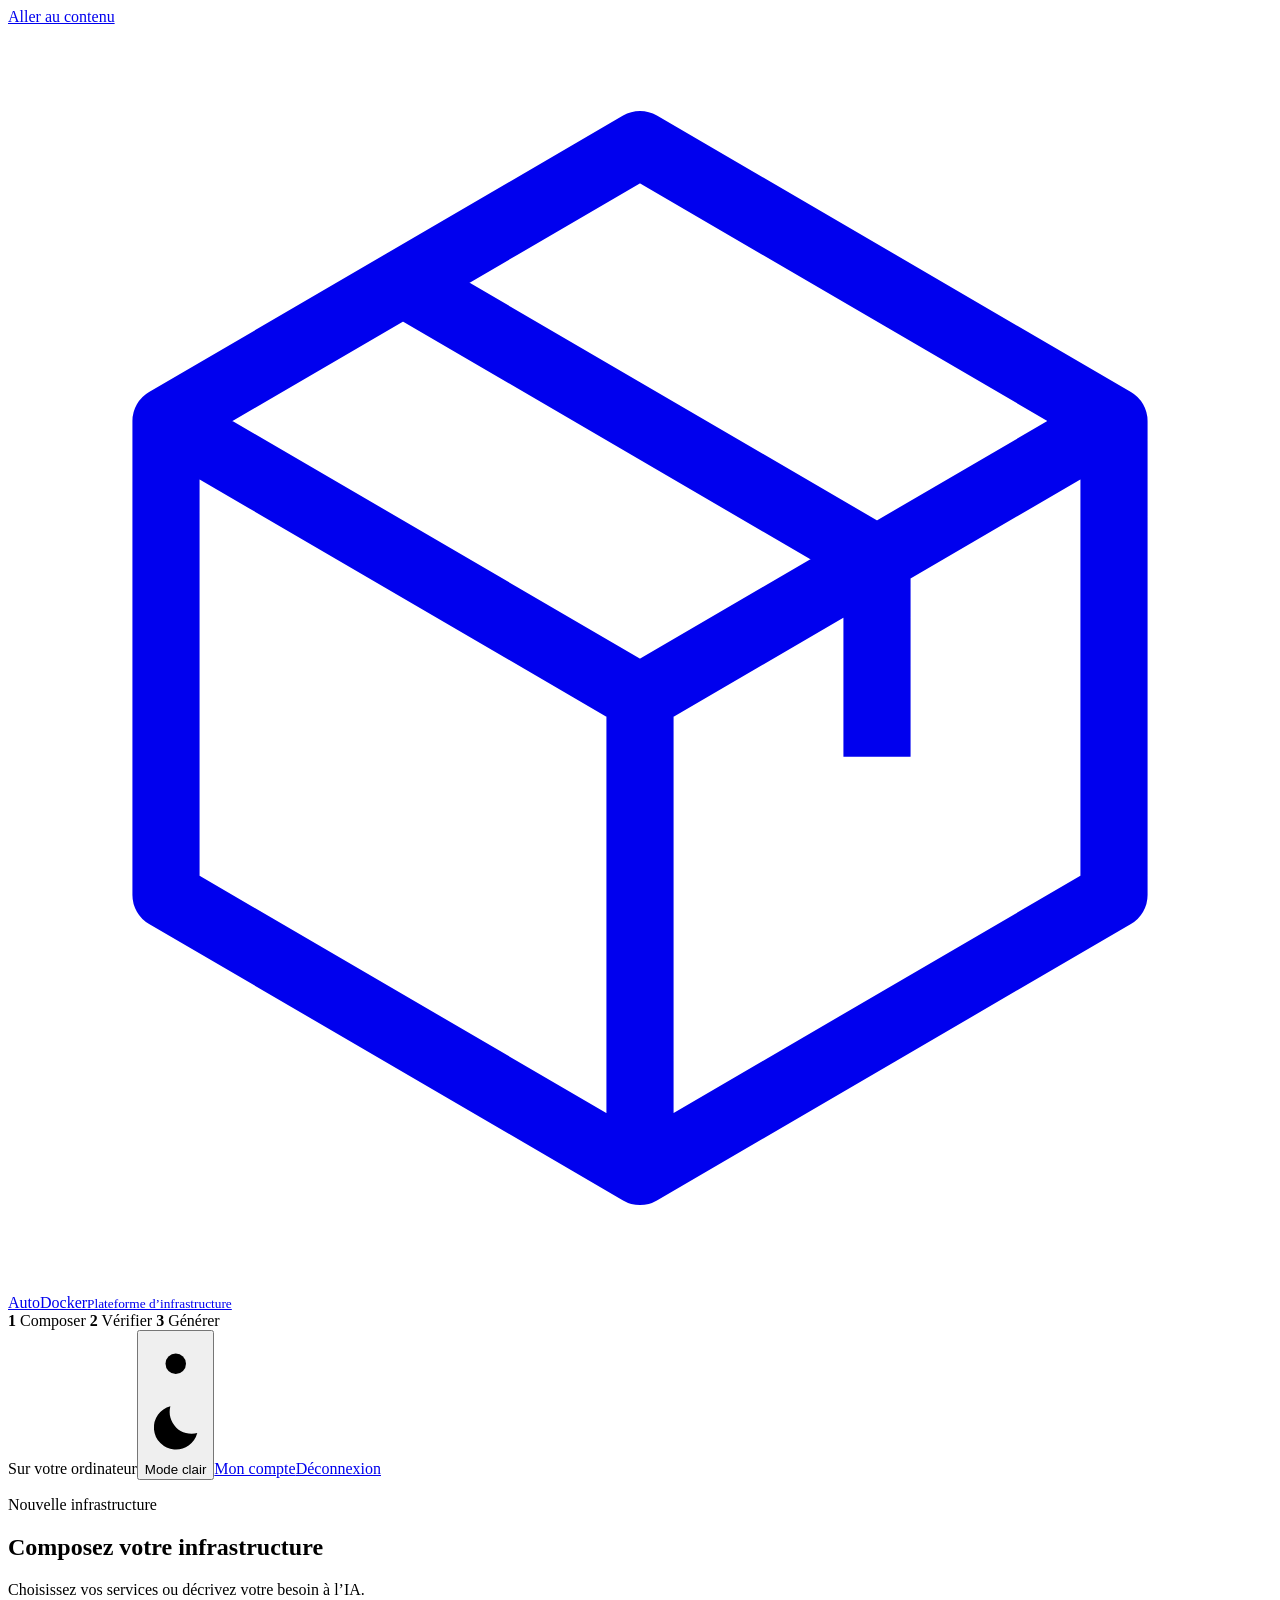
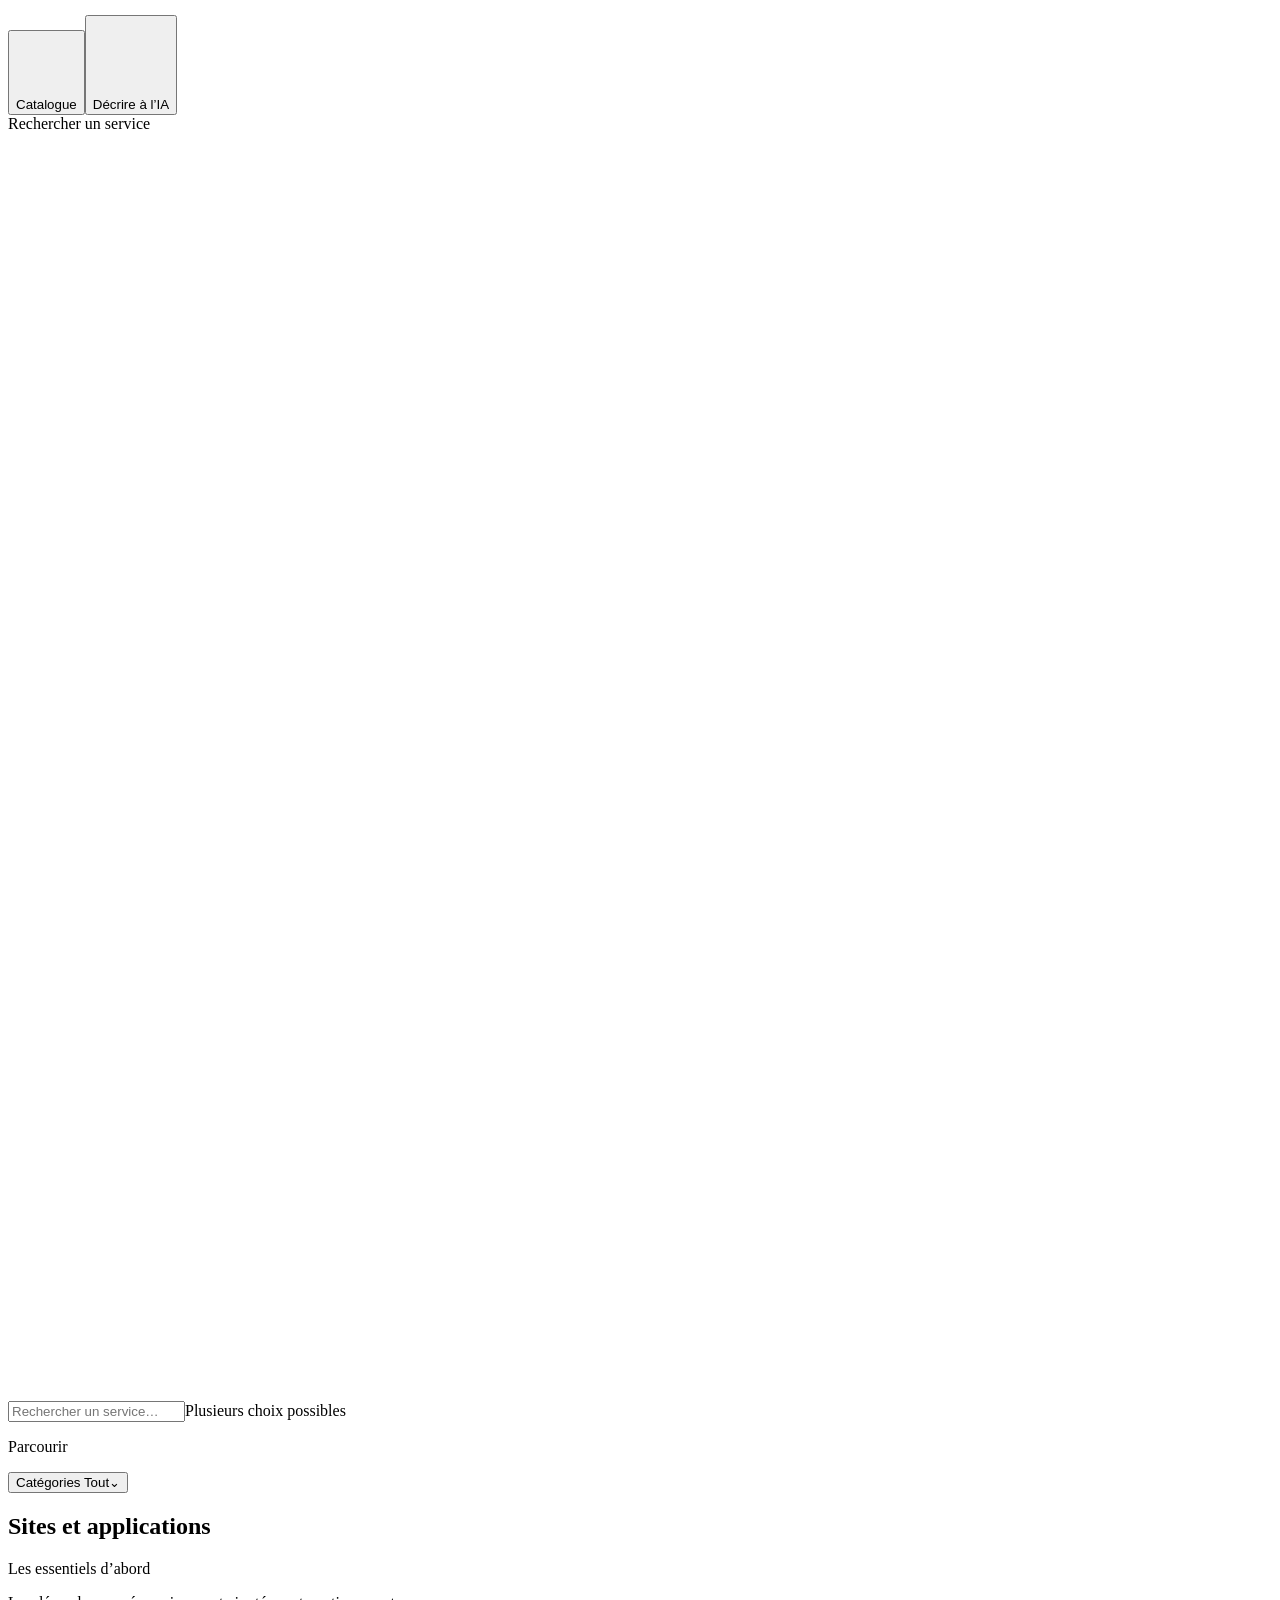
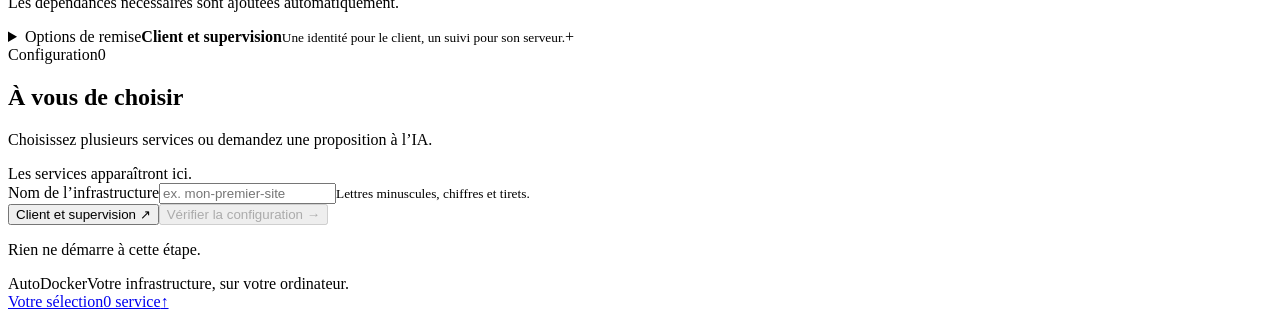
==== lab-ui/index.html @ 7dec518f "Premiere publication publique d'AutoDocker" ====
<!DOCTYPE html>
<html lang="fr">
<head>
  <meta charset="utf-8">
  <meta name="viewport" content="width=device-width, initial-scale=1">
  <meta name="description" content="Choisissez vos services et générez une infrastructure Docker prête à utiliser.">
  <title>AutoDocker — Créer une infrastructure</title>
  <link rel="icon" href="/favicon.svg" type="image/svg+xml">
  <link rel="preconnect" href="https://fonts.googleapis.com">
  <link href="https://fonts.googleapis.com/css2?family=Geist:wght@400;500;600;700&family=JetBrains+Mono:wght@400&display=swap" rel="stylesheet">
  <script>
  (function(){var theme='dark';try{if(localStorage.getItem('autodocker:theme')==='light')theme='light';}catch{}document.documentElement.dataset.theme=theme;})();
  </script>
  <link rel="stylesheet" href="/workspace.css">

  <script src="/app.js" defer></script>
</head>
<body>
  <a class="skip-link" href="#main">Aller au contenu</a>
  <header class="app-header">
    <a class="brand" href="/" aria-label="AutoDocker, accueil"><svg viewBox="0 0 32 32" fill="none" aria-hidden="true"><path d="m16 3 12 7v12l-12 7L4 22V10L16 3Z M4 10l12 7 12-7 M16 17v12 M10 6.5l12 7v5" stroke="currentColor" stroke-width="1.7" stroke-linejoin="round"/></svg><span>AutoDocker<small>Plateforme d’infrastructure</small></span></a>
    <nav class="steps" aria-label="Étapes de création">
      <span id="step-choose" aria-current="step"><b>1</b> Composer</span><i aria-hidden="true"></i>
      <span id="step-review"><b>2</b> Vérifier</span><i aria-hidden="true"></i>
      <span id="step-done"><b>3</b> Générer</span>
    </nav>
    <div class="header-right"><span class="local-label">Sur votre ordinateur</span><button type="button" id="theme-toggle" class="theme-toggle" aria-label="Passer en mode clair" title="Passer en mode clair" aria-pressed="false"><svg class="theme-icon-light" viewBox="0 0 24 24" aria-hidden="true"><circle cx="12" cy="12" r="4"/><path d="M12 2v2m0 16v2M2 12h2m16 0h2M5 5l1.5 1.5m11 11L19 19M5 19l1.5-1.5m11-11L19 5"/></svg><svg class="theme-icon-dark" viewBox="0 0 24 24" aria-hidden="true"><path d="M20.4 14.1A8.6 8.6 0 0 1 9.9 3.6a8.6 8.6 0 1 0 10.5 10.5Z"/></svg><span id="theme-label">Mode clair</span></button><a href="/compte" class="quiet-link">Mon compte</a><a href="/logout" class="quiet-link">Déconnexion</a></div>
  </header>
  <main id="main" tabindex="-1">


    <section id="choose-view" aria-labelledby="choose-title">
      <div class="page-intro"><div><p class="eyebrow">Nouvelle infrastructure</p><h1 id="choose-title">Composez votre infrastructure</h1><p>Choisissez vos services ou décrivez votre besoin à l’IA.</p></div></div>
<div class="creation-modes" role="group" aria-label="Façon de créer votre infrastructure"><button type="button" id="manual-mode" aria-pressed="true"><svg viewBox="0 0 24 24" fill="none" aria-hidden="true"><rect x="3" y="3" width="7" height="7" rx="1.5"/><rect x="14" y="3" width="7" height="7" rx="1.5"/><rect x="3" y="14" width="7" height="7" rx="1.5"/><path d="M14 17.5h7m-3.5-3.5v7"/></svg><span>Catalogue</span></button><button type="button" id="ai-mode" aria-pressed="false"><svg viewBox="0 0 24 24" fill="none" aria-hidden="true"><path d="m12 3 2.4 6.6L21 12l-6.6 2.4L12 21l-2.4-6.6L3 12l6.6-2.4L12 3Z"/></svg><span>Décrire à l’IA</span></button></div>
      <div class="builder-layout">
        <div class="choices">
<section id="model-options" class="runtime-model-card" hidden aria-labelledby="model-options-title">
 <span class="runtime-card-icon" aria-hidden="true"><svg viewBox="0 0 24 24" fill="none"><rect x="4" y="6" width="16" height="14" rx="3"/><path d="M12 2v4M8 11v3M16 11v3M9 17h6"/></svg></span>
 <div class="runtime-card-copy"><p id="model-card-context">Ollama · Modèle de votre infrastructure</p><h2 id="model-options-title">Choisir un modèle</h2><p id="model-card-detail">Choisissez le modèle à utiliser au démarrage.</p></div>
 <button id="open-model-picker" class="button secondary" type="button" aria-haspopup="dialog">Choisir un modèle <span aria-hidden="true">→</span></button>
</section>

<section id="professional-ai-options" class="professional-ai-options" hidden aria-labelledby="professional-ai-title">
 <div class="professional-ai-heading"><span class="eyebrow">Connexions IA</span><h2 id="professional-ai-title">Un moteur, des outils reliés</h2></div>
 <ul id="professional-ai-connections" class="professional-ai-connections"></ul>
 <p id="professional-ai-config-summary" class="professional-ai-config-summary"></p><details id="professional-ai-configuration" class="professional-ai-configuration"><summary>Modifier le modèle et les accès</summary><div id="vllm-options" hidden><div class="option-fields"><div class="field"><label for="vllm-model">Modèle Hugging Face pour vLLM</label><input id="vllm-model" value="Qwen/Qwen2.5-3B-Instruct" maxlength="190" spellcheck="false"><small>Poids Transformers : auteur/modèle. Les fichiers GGUF utilisent Ollama.</small></div><div class="field"><label for="vllm-tool-parser">Appels d’outils</label><select id="vllm-tool-parser"><option value="hermes">Hermes · Qwen 2.5 / Hermes</option><option value="mistral">Mistral</option><option value="llama3_json">Llama 3 JSON</option><option value="qwen3_coder">Qwen 3 Coder</option><option value="qwen3_xml">Qwen 3 XML</option></select><small>Doit correspondre au modèle choisi pour les agents.</small></div></div><label class="ai-setting-check"><input type="checkbox" id="vllm-vision"><span><strong>Comprendre les images</strong><small>Utilise un modèle multimodal, avec un maximum de deux images par demande.</small></span></label><details class="ai-capacity"><summary>Capacité et réglages avancés</summary><div class="ai-capacity-grid"><div class="field"><label for="vllm-context">Contexte en tokens</label><input id="vllm-context" type="number" min="512" max="131072" step="512" value="32768"></div><div class="field"><label for="vllm-concurrency">Requêtes simultanées</label><input id="vllm-concurrency" type="number" min="1" max="16" value="2"></div><div class="field"><label for="vllm-memory">Part de mémoire GPU</label><input id="vllm-memory" type="number" min="0.2" max="0.95" step="0.05" value="0.85"></div><div class="field"><label for="vllm-reasoning">Analyse du raisonnement</label><select id="vllm-reasoning"><option value="">Sans analyseur dédié</option><option value="qwen3">Qwen 3</option><option value="deepseek_r1">DeepSeek R1</option></select></div></div></details><p class="option-note">vLLM utilise un GPU NVIDIA. La capacité et la mémoire nécessaire dépendent du modèle et du contexte choisis.</p></div>
 <div id="private-platform-controls"><label class="ai-setting-check"><input type="checkbox" id="private-platform"><span><strong>Comptes utilisateurs et API privée</strong><small>Administrateur initial, inscriptions fermées et clés API personnelles. Un guide et un exemple texte/image sont inclus dans l’archive.</small></span></label><div id="private-admin-field" class="field" hidden><label for="private-admin-email">Adresse de l’administrateur</label><input id="private-admin-email" type="email" value="admin@autodocker.local" maxlength="254" autocomplete="off"><small>Le mot de passe initial est généré dans la configuration privée du projet.</small></div></div><p class="option-note">Les adresses internes, clés et dépendances sont générées ensemble. Les intégrations seront détaillées à l’étape Vérifier.</p>
</details></section>
<details id="infrastructure-options" class="infrastructure-options" hidden aria-labelledby="options-title">
 <summary class="options-heading"><span class="eyebrow">Votre configuration</span><h2 id="options-title">Réglages du proxy et des modèles</h2><p>Personnaliser les services sélectionnés.</p></summary>
 <section id="proxy-options" hidden aria-labelledby="proxy-options-title">
  <div class="option-title"><h3 id="proxy-options-title">Une seule porte d’entrée</h3><span id="proxy-choice-label" class="option-badge"></span></div>
  <p>Les applications HTTP passent par ce proxy. Les bases, SSH et jeux conservent leurs protocoles.</p>
  <div class="option-fields"><div class="field"><label for="proxy-domain">Domaine de base</label><input id="proxy-domain" type="text" value="localhost" maxlength="190" spellcheck="false" autocomplete="off"><small>En local : wordpress.localhost, grafana.localhost…</small></div><div class="field"><label for="proxy-port">Port d’accès HTTP</label><input id="proxy-port" type="number" min="1024" max="65535" value="8088"><small>Le port peut être ajusté s’il est occupé.</small></div></div>
  <div class="field proxy-tls-field"><label for="proxy-tls">Protection des accès</label><select id="proxy-tls"><option value="">HTTP local</option><option value="internal">HTTPS privé · Caddy</option></select><small>Le certificat privé doit être approuvé sur les postes utilisés. Le guide du projet explique son export.</small></div><p id="proxy-routes-hint" class="option-hint" role="status"></p><p class="option-note">Accès HTTP pour un usage local. Pour un domaine externe, prévoyez le DNS et la terminaison HTTPS avant publication.</p>
 </section>

</details>


          <section id="manual-panel" aria-label="Choix manuel des services"><div class="catalogue-toolbar"><label class="catalogue-search" for="service-search"><span class="sr-only">Rechercher un service</span><svg viewBox="0 0 24 24" fill="none" aria-hidden="true"><circle cx="10.5" cy="10.5" r="6.5"/><path d="m16 16 4 4"/></svg><input type="search" id="service-search" placeholder="Rechercher un service…" autocomplete="off"></label><span id="selection-count" aria-live="polite">Plusieurs choix possibles</span></div><div id="private-profile-entry" class="private-profile-entry" hidden><div><p class="eyebrow">Base prête à composer</p><h3>Une plateforme IA privée</h3><p>Qwen Vision, documents, comptes utilisateurs et HTTPS.</p></div><button type="button" id="private-ai-profile" class="button secondary">Ajouter cette base <span aria-hidden="true">→</span></button></div><div class="private-profile-feedback"><p id="private-profile-status" class="option-note" role="status"></p><button id="undo-private-profile" type="button" class="text-button small" hidden>Annuler l’ajout</button></div><div class="catalogue-workspace"><nav class="catalogue-sidebar" aria-label="Catégories du catalogue" data-expanded="false"><p class="catalogue-sidebar-title">Parcourir</p><button id="categories-toggle" class="categories-toggle" type="button" aria-expanded="false" aria-controls="service-filters">Catégories <span id="mobile-category-name">Tout</span><span aria-hidden="true">⌄</span></button><div id="service-filters" class="service-filters" role="group" aria-label="Types de services"></div></nav><div class="catalogue-results"><div class="section-line"><h2 id="category-title">Sites et applications</h2><span id="category-count"></span></div><p class="catalogue-sort-note">Les essentiels d’abord</p><div id="service-list" class="service-list"></div><p id="catalogue-empty" class="catalogue-empty" hidden>Aucun service trouvé. Essayez un autre mot, ou décrivez votre besoin à l’IA.</p><div id="catalogue-pagination" class="catalogue-pagination" hidden><button type="button" id="catalogue-prev" class="button secondary">← Précédent</button><span id="catalogue-page"></span><button type="button" id="catalogue-next" class="button secondary">Suivant →</button></div><p class="catalogue-note">Les dépendances nécessaires sont ajoutées automatiquement.</p></div></div></section>
          <section id="ai-panel" class="ai-panel" hidden aria-label="Créer une infrastructure avec un prompt"><p class="eyebrow">Assistant AutoDocker</p><h2>De l’idée à l’architecture</h2><p>Décrivez ce que vous voulez faire et pour qui. Si un détail manque, nous le préciserons ensemble.</p><label for="infra-prompt">Votre besoin</label><textarea id="infra-prompt" rows="3" maxlength="8000" aria-describedby="ai-progress" placeholder="J’ai besoin d’un site WordPress, d’un espace pour les fichiers de mon équipe et d’un outil pour vérifier que tout fonctionne."></textarea><div class="prompt-examples" aria-label="Exemples de demandes"><button type="button" data-prompt="Un site WordPress avec sa base de données et un outil pour surveiller sa disponibilité.">Site et suivi</button><button type="button" data-prompt="Une infrastructure de développement avec un serveur Git Gitea, PostgreSQL et un cache Redis.">Environnement de développement</button><button type="button" data-prompt="Un espace de fichiers Nextcloud pour mon équipe et un wiki DokuWiki pour notre documentation.">Espace d’équipe</button></div><button type="button" id="ai-propose" class="button primary" disabled>Proposer mon infrastructure <span aria-hidden="true">→</span></button><button id="ai-cancel" type="button" class="secondary" hidden>Annuler ma demande</button><p id="ai-progress" class="under-button" role="status">La proposition ne lance et ne crée aucun projet.</p><p id="ai-error" class="error-box" role="alert" hidden></p><div id="ai-clarification" class="ai-clarification" hidden><h3>Précisons votre besoin</h3><ul id="ai-question-list"></ul><div id="ai-clarification-choices" class="clarification-choices" role="group" aria-label="Préciser le type de jeu"></div><label for="ai-answer">Votre précision</label><input id="ai-answer" type="text" maxlength="2000" autocomplete="off" placeholder="Par exemple : un serveur Minecraft Java pour 5 amis"><button type="button" id="ai-answer-submit" class="button secondary" disabled>Compléter ma demande →</button></div><div id="ai-proposal" class="ai-proposal" hidden><div class="proposal-heading"><span class="eyebrow">Proposition à vérifier</span><span id="proposal-stale" hidden>Demande modifiée · régénérez la proposition</span></div><h3 id="ai-proposal-title">Votre architecture proposée</h3><p id="ai-proposal-text"></p><div id="ai-proposal-groups" class="proposal-groups"></div><section id="ai-design-review" class="ai-design-review" hidden aria-labelledby="ai-design-review-title"><h4 id="ai-design-review-title">Vérifications de la proposition</h4><ul id="ai-design-check-list"></ul><p>Ces contrôles portent sur la configuration. Le déploiement reste à tester sur votre serveur.</p></section><section id="ai-manual-steps" class="ai-manual-steps" hidden aria-labelledby="ai-manual-title"><h4 id="ai-manual-title">Pour la mise en service</h4><ul id="ai-manual-step-list"></ul></section><p id="ai-warnings" hidden></p><details id="ai-reasons" class="ai-reasons" hidden><summary>Pourquoi ces services ?</summary><dl id="ai-reason-list"></dl></details><button type="button" id="edit-proposal" class="text-button">Revenir à mon catalogue →</button></div></section>

<details id="delivery-options" class="delivery-options">
 <summary><span><span class="eyebrow">Options de remise</span><strong>Client et supervision</strong><small>Une identité pour le client, un suivi pour son serveur.</small></span><span aria-hidden="true">+</span></summary>
 <div class="delivery-body">
  <section aria-labelledby="client-title"><label class="ai-setting-check"><input id="client-enabled" type="checkbox"><span><strong id="client-title">Personnaliser le portail client</strong><small>Nom, logo et liens vers les applications de cette infrastructure.</small></span></label>
   <div id="client-fields" hidden><div class="option-fields"><div class="field"><label for="client-name">Nom du client ou de la plateforme</label><input id="client-name" maxlength="80" placeholder="ex. Mon espace IA" autocomplete="organization"></div><div class="field"><label for="client-accent">Couleur du portail</label><input id="client-accent" type="color" value="#4f8cff"><small>Accent décoratif, texte principal à contraste fixe.</small></div></div><div class="field"><label for="client-description">Description courte</label><input id="client-description" maxlength="240" placeholder="Votre espace de travail IA privé"></div><div class="option-fields"><div class="field"><label for="client-logo">Logo du client</label><input id="client-logo" type="file" accept="image/png,image/jpeg"><small>PNG ou JPEG · 512 Kio · 2048 × 2048 px maximum.</small><div class="client-logo-choice"><img id="client-logo-preview" alt="Aperçu du logo client" hidden><button id="client-logo-clear" type="button" class="text-button small" hidden>Retirer le logo</button></div><p id="client-logo-error" class="field-error" role="alert" hidden></p></div><div class="field"><label for="client-support">Contact de support</label><input id="client-support" maxlength="160" placeholder="Adresse e-mail ou nom du référent"></div></div><p class="option-note">Le portail AutoDocker porte votre identité. Les applications, dont Open WebUI, conservent leur propre interface.</p></div>
  </section>
  <section aria-labelledby="supervision-title"><label class="ai-setting-check"><input id="supervision-enabled" type="checkbox"><span><strong id="supervision-title">Inclure la supervision du serveur</strong><small>Disque, GPU et température, état de la sauvegarde du client.</small></span></label>
   <div id="supervision-fields" hidden><p class="delivery-runtime-note">Un collecteur Python est inclus dans l’archive. À lancer sur le serveur cible ; aucune mesure n’est collectée ici.</p><label class="ai-setting-check"><input id="supervision-gpu" type="checkbox" checked><span><strong>Surveiller les GPU NVIDIA</strong><small>Utilisation, mémoire et température via nvidia-smi.</small></span></label><div class="option-fields"><div class="field"><label for="supervision-disk">Disque à surveiller sur le serveur</label><input id="supervision-disk" value="/" maxlength="500" spellcheck="false"><small>Chemin hôte, par exemple /srv ou C:\ sur Windows.</small></div><div class="field"><label for="supervision-backup">Reçu du système de sauvegarde</label><input id="supervision-backup" maxlength="500" placeholder="ex. /var/backups/client/status.json" spellcheck="false"><small>Facultatif. Vide : état « Non configuré ». Contrat JSON expliqué dans le guide.</small></div></div><details class="ai-capacity"><summary>Seuils d’alerte</summary><div class="ai-capacity-grid"><div class="field"><label for="supervision-disk-warning">Disque utilisé (%)</label><input id="supervision-disk-warning" type="number" min="50" max="95" value="85"></div><div class="field"><label for="supervision-free">Espace libre minimum (Gio)</label><input id="supervision-free" type="number" min="1" max="10000" value="15"></div><div class="field"><label for="supervision-temperature">Température GPU (°C)</label><input id="supervision-temperature" type="number" min="40" max="95" value="85"></div><div class="field"><label for="supervision-backup-hours">Âge maximal de sauvegarde (heures)</label><input id="supervision-backup-hours" type="number" min="1" max="8760" value="30"></div></div></details><p class="option-note">Rapport local actualisé toutes les 60 secondes. Le collecteur ne remplace pas le système de sauvegarde et n’installe aucun service automatiquement.</p></div>
  </section>
 </div>
</details>
        </div>
        <aside id="summary-panel" class="summary-panel" tabindex="-1" aria-labelledby="summary-title">
          <div class="summary-heading"><span class="summary-caption">Configuration</span><span id="summary-count" class="summary-count" aria-label="Nombre de services">0</span></div><h2 id="summary-title">À vous de choisir</h2>
          <p id="summary-description">Choisissez plusieurs services ou demandez une proposition à l’IA.</p>
          <div id="selected-services" class="selected-services"><span class="empty-selection">Les services apparaîtront ici.</span></div>
          <button type="button" id="summary-settings" class="summary-settings" hidden></button><p id="summary-status" class="summary-status" role="status" hidden></p><details id="configuration-notices" class="configuration-notices" hidden><summary>Points à vérifier <span id="notice-count"></span></summary><ul id="configuration-notice-list"></ul><div id="recommendation" hidden><p>Optionnel : surveiller la disponibilité de vos applications.</p><button id="add-monitoring" class="text-button" type="button">Ajouter Uptime Kuma →</button></div></details><div class="field"><label for="project-name">Nom de l’infrastructure</label><input id="project-name" name="project" type="text" maxlength="63" placeholder="ex. mon-premier-site" aria-describedby="name-hint name-error" autocomplete="off" spellcheck="false"><small id="name-hint">Lettres minuscules, chiffres et tirets.</small><p id="name-error" class="field-error" role="alert" hidden></p></div>
          <button id="open-delivery-options" type="button" class="text-button delivery-shortcut">Client et supervision <span aria-hidden="true">↗</span></button><p id="delivery-summary" class="option-note" hidden></p><button id="review-button" class="button primary wide" disabled>Vérifier la configuration <span aria-hidden="true">→</span></button>
          <p class="under-button">Rien ne démarre à cette étape.</p>
          <p id="choose-error" class="error-box" role="alert" hidden></p>
        </aside>
        <aside id="ai-process-panel" class="summary-panel ai-process-panel" hidden aria-labelledby="ai-process-title">
          <div class="summary-heading"><span class="summary-caption">Assistant AutoDocker</span><span class="process-label" id="ai-process-label">Conception</span></div>
          <h2 id="ai-process-title">Votre prochaine architecture</h2>
          <ol class="process-steps" aria-label="Avancement de la conception IA">
            <li data-ai-stage="0"><b>1</b><span>Votre besoin</span></li>
            <li data-ai-stage="1"><b>2</b><span>Les précisions</span></li>
            <li data-ai-stage="2"><b>3</b><span>La proposition</span></li>
          </ol>
          <p id="ai-process-message" role="status"></p>
          <p id="ai-process-brief" class="process-brief" hidden></p>
          <div id="ai-process-groups" class="process-groups" hidden></div>
          <p class="catalogue-preserved" id="catalogue-preserved">Vos choix du catalogue restent conservés jusqu’à votre validation.</p>
          <button type="button" id="use-ai-proposal" class="button primary wide" hidden>Utiliser cette architecture →</button>
          <div id="ai-accepted-controls" hidden>
            <div class="field"><label for="ai-project-name">Nom de l’infrastructure</label><input id="ai-project-name" type="text" maxlength="63" autocomplete="off" spellcheck="false" aria-describedby="ai-name-hint ai-name-error"><small id="ai-name-hint">Lettres minuscules, chiffres et tirets.</small><p id="ai-name-error" class="field-error" role="alert" hidden></p></div>
            <button type="button" id="review-ai-proposal" class="button primary wide">Vérifier la configuration →</button>
          </div>
          <button type="button" id="return-to-catalogue" class="text-button">Revenir au catalogue</button>
        </aside>

      </div>
    </section>

    <section id="review-view" hidden aria-labelledby="review-title">
      <button id="back-button" class="text-button">← Modifier mon choix</button>
      <div class="page-intro compact"><div><p class="eyebrow">Validation</p><h1 id="review-title">Vérifiez votre configuration</h1><p>Contrôlez les services et les fichiers avant de créer votre infrastructure.</p></div></div>
      <section id="delivery-review" class="delivery-review" hidden aria-labelledby="delivery-review-title"><h2 id="delivery-review-title">Remise client</h2><p id="delivery-review-description"></p><p id="delivery-review-monitor"></p></section><section id="professional-ai-review" class="professional-ai-options" hidden aria-labelledby="professional-ai-review-title"><p class="eyebrow">Connexions générées</p><h2 id="professional-ai-review-title">Votre architecture IA</h2><p id="professional-ai-review-model"></p><ul id="professional-ai-review-links" class="professional-ai-connections"></ul><p id="professional-ai-review-note" class="option-note"></p></section><section id="ingress-review" class="ingress-review" hidden aria-labelledby="ingress-review-title"><h2 id="ingress-review-title">Accès à vos applications</h2><p id="ingress-review-description"></p><ul id="ingress-review-routes"></ul><p>Le DNS et les certificats d’un domaine externe restent à configurer avant publication.</p></section><div class="review-layout">
        <article class="review-sheet"><div class="sheet-heading"><span>Nom du projet</span><h2 id="review-name"></h2></div><section class="architecture-section" aria-labelledby="architecture-title"><div class="architecture-heading"><h3 id="architecture-title">Votre architecture</h3><span id="architecture-count"></span></div><p id="architecture-description">Les flèches indiquent les dépendances déclarées dans le fichier Compose. Aucun service n’est encore démarré.</p><div id="architecture-networks" class="architecture-networks"></div><div class="architecture-toolbar"><span>Cliquez sur un service pour explorer ses relations.</span><div class="architecture-zoom" role="group" aria-label="Zoom du schéma"><button id="architecture-zoom-out" type="button" aria-label="Réduire le schéma">−</button><output id="architecture-zoom-level" aria-live="polite">100 %</output><button id="architecture-zoom-in" type="button" aria-label="Agrandir le schéma">+</button><button id="architecture-fit" type="button">Ajuster</button></div></div><div class="architecture-scroll" tabindex="0" role="region" aria-label="Schéma des services et de leurs dépendances"><div id="architecture-stage" class="architecture-stage"><div id="architecture-diagram" class="architecture-diagram"></div></div></div><div class="architecture-inspector" id="architecture-inspector" role="region" aria-label="Détails du schéma" aria-live="polite"></div><button type="button" id="architecture-clear" class="text-button small" hidden>Tout afficher →</button><details class="architecture-connections"><summary>Dépendances et points de connexion</summary><ul id="architecture-edge-list"></ul></details><p class="architecture-note">Un réseau commun permet la communication ; les sources de données, les comptes et les accès restent à configurer selon les services.</p></section><details class="review-service-details"><summary>Voir les services et leur rôle</summary><div id="review-services" class="review-services"></div></details><div class="included"><span>Réseau configuré automatiquement</span><span>Fichiers Docker prêts à utiliser</span><span>Archive à télécharger</span></div><details class="code-details"><summary>Voir le fichier Docker Compose</summary><pre id="compose-preview" tabindex="0"></pre></details></article>
        <aside class="summary-panel launch-panel"><h2>Prêt à générer</h2><p>Votre archive contient les fichiers nécessaires pour votre machine ou votre serveur.</p><p class="under-button">Aucun projet enregistré. Vous pourrez réutiliser ce nom.</p><button id="generate-button" class="button primary wide">Générer mon infrastructure <span aria-hidden="true">→</span></button><p id="generation-status" class="under-button" role="status">Générez, téléchargez, puis quittez la page.</p><p id="generate-error" class="error-box" role="alert" hidden></p><details id="error-details" class="code-details" hidden><summary>Détails de l’erreur</summary><pre id="error-log"></pre></details></aside>
      </div>
    </section>

    <section id="done-view" class="done-view" hidden aria-labelledby="done-title">
      <div class="success-mark" aria-hidden="true"><svg viewBox="0 0 32 32" fill="none"><path d="m8 16 5 5L24 10" stroke="currentColor" stroke-width="2" stroke-linecap="round" stroke-linejoin="round"/></svg></div><p class="eyebrow">Génération terminée</p><h1 id="done-title">Votre infrastructure est prête</h1><p id="done-description"></p><div class="result-files"><div><strong>compose.yaml</strong><span>Votre infrastructure Docker</span></div><div><strong>Scripts de démarrage</strong><span>Pour lancer et arrêter les services</span></div></div><div class="result-actions"><button id="download-button" class="button primary">Télécharger l’archive .zip</button><button id="compose-download" class="button secondary">Le fichier Compose seul</button></div><p id="download-error" class="error-box" role="alert" hidden></p><details class="start-guide"><summary>Comment l’utiliser ?</summary><ol><li>Installez et ouvrez Docker Desktop.</li><li>Décompressez l’archive dans un dossier.</li><li>Ouvrez un terminal dans ce dossier et lancez <code>docker compose up -d</code>.</li></ol></details><button id="new-button" class="text-button new-button">Créer une autre infrastructure →</button>
    </section>
    <footer><span>AutoDocker</span><span>Votre infrastructure, sur votre ordinateur.</span></footer>
    <a class="mobile-selection" href="#summary-panel"><span>Votre sélection</span><span id="mobile-selection-count">0 service</span><span aria-hidden="true">↑</span></a>
  </main>
  <dialog id="selection-drawer" class="selection-drawer" aria-labelledby="drawer-title">
    <div class="drawer-heading"><h2 id="drawer-title">Ma sélection</h2><button type="button" id="drawer-close" aria-label="Fermer ma sélection">Fermer <span aria-hidden="true">×</span></button></div>
    <div id="selection-drawer-content" class="drawer-content"></div>
  </dialog>
  <dialog id="service-detail-dialog" class="service-detail-dialog" aria-labelledby="service-detail-title">
    <div class="detail-heading"><div><p class="eyebrow">Fiche service</p><h2 id="service-detail-title"></h2></div><button type="button" id="service-detail-close" aria-label="Fermer la fiche service">Fermer <span aria-hidden="true">×</span></button></div>
    <p id="service-detail-description"></p><p id="service-detail-status" role="status"></p><p id="service-detail-error" class="error-box" role="alert" hidden></p>
    <div id="service-detail-settings" hidden><dl class="detail-image"><dt>Image Docker</dt><dd id="service-detail-image"></dd></dl><section><h3>Ports publiés</h3><ul id="service-detail-ports"></ul></section><section><h3>Volumes</h3><ul id="service-detail-volumes"></ul></section><section><h3>Dépendances et services associés</h3><ul id="service-detail-dependencies"></ul></section><p class="detail-note">Aperçu des réglages du générateur. Les ports seront revérifiés avec l’ensemble de votre infrastructure. Les connexions applicatives peuvent demander une configuration.</p></div>
    <div class="detail-actions"><button type="button" id="service-detail-add" class="button primary">Ajouter à ma sélection</button><button type="button" id="service-detail-back" class="button secondary">Retour au catalogue</button></div>
  </dialog>

<dialog id="model-picker-dialog" class="model-picker-dialog" aria-labelledby="model-picker-title" aria-describedby="model-picker-description">
 <header class="model-picker-heading"><div><p class="eyebrow">OLLAMA</p><h2 id="model-picker-title">Choisissez votre modèle</h2><p id="model-picker-description">Il sera utilisé par votre infrastructure et téléchargé à son premier démarrage.</p></div><button id="close-model-picker" type="button" aria-label="Fermer le choix du modèle">Fermer <span aria-hidden="true">×</span></button></header>
 <div class="model-source-tabs" role="tablist" aria-label="Source du modèle"><button type="button" id="model-source-ollama" role="tab" aria-selected="true" aria-controls="ollama-model-panel">Catalogue Ollama</button><button type="button" id="model-source-hf" role="tab" aria-selected="false" aria-controls="hf-browser" tabindex="-1">Hugging Face</button></div>
 <div class="model-picker-body">
  <section id="ollama-model-panel" role="tabpanel" aria-labelledby="model-source-ollama">
   <div class="picker-section-heading"><h3>Un point de départ simple</h3><p>Choisissez un modèle ou indiquez son identifiant.</p></div>
   <div id="ollama-model-choices" class="ollama-model-choices" role="group" aria-label="Modèles Ollama"></div>
   <details id="manual-model-entry" class="manual-model-entry"><summary>J’ai déjà un identifiant de modèle</summary><div class="field"><label for="runtime-model">Identifiant du modèle</label><input id="runtime-model" type="text" placeholder="ex. qwen3:4b" maxlength="255" spellcheck="false" autocomplete="off" aria-describedby="runtime-model-hint runtime-model-error"><small id="runtime-model-hint">Identifiant Ollama ou hf.co/auteur/depot:version.</small><p id="runtime-model-error" class="field-error" role="alert" hidden></p></div></details>
  </section>
  <section id="hf-browser" role="tabpanel" aria-labelledby="model-source-hf" hidden>
   <div class="picker-section-heading"><h3>1. Trouvez un modèle</h3><p>Recherchez un nom parmi les dépôts GGUF publics.</p></div>
   <label class="sr-only" for="hf-search">Rechercher un modèle Hugging Face</label><div class="hf-search-line"><input id="hf-search" type="search" placeholder="Qwen, Mistral, Llama ou auteur/dépôt…" maxlength="160" autocomplete="off"><button id="hf-search-button" class="button secondary" type="button">Rechercher</button></div>
   <p id="hf-status" class="picker-status" role="status">La recherche consulte Hugging Face. Aucun modèle n’est téléchargé ici.</p><p id="hf-error" class="field-error" role="alert" hidden></p>
   <div id="hf-results" class="hf-results"></div>
   <section id="hf-file-picker" class="hf-file-picker" hidden aria-labelledby="hf-version-title"><div class="hf-repository-heading"><div><h3 id="hf-version-title">2. Choisissez une version</h3><p id="hf-selected-repository"></p></div><button id="hf-back" type="button" class="text-button">Changer de dépôt</button></div><div class="field"><label for="hf-file">Version du modèle</label><select id="hf-file" aria-describedby="hf-file-hint"></select><small id="hf-file-hint">Q4_K_M : un compromis courant entre taille et précision. Vérifiez les besoins mémoire et la licence sur la fiche.</small></div><a id="hf-repository-link" target="_blank" rel="noopener noreferrer">Ouvrir la fiche du modèle ↗</a></section>
  </section>
 </div>
 <footer class="model-picker-footer"><div class="picker-current"><span>Votre choix</span><strong id="model-choice-title">Modèle par défaut</strong><code id="runtime-model-current"></code><p id="model-choice-note">Le téléchargement aura lieu au démarrage de l’infrastructure.</p></div><div class="model-picker-actions"><button id="cancel-model-picker" type="button" class="button secondary">Annuler</button><button id="apply-model-picker" type="button" class="button primary">Utiliser ce modèle</button></div></footer>
</dialog>

</body>
</html>
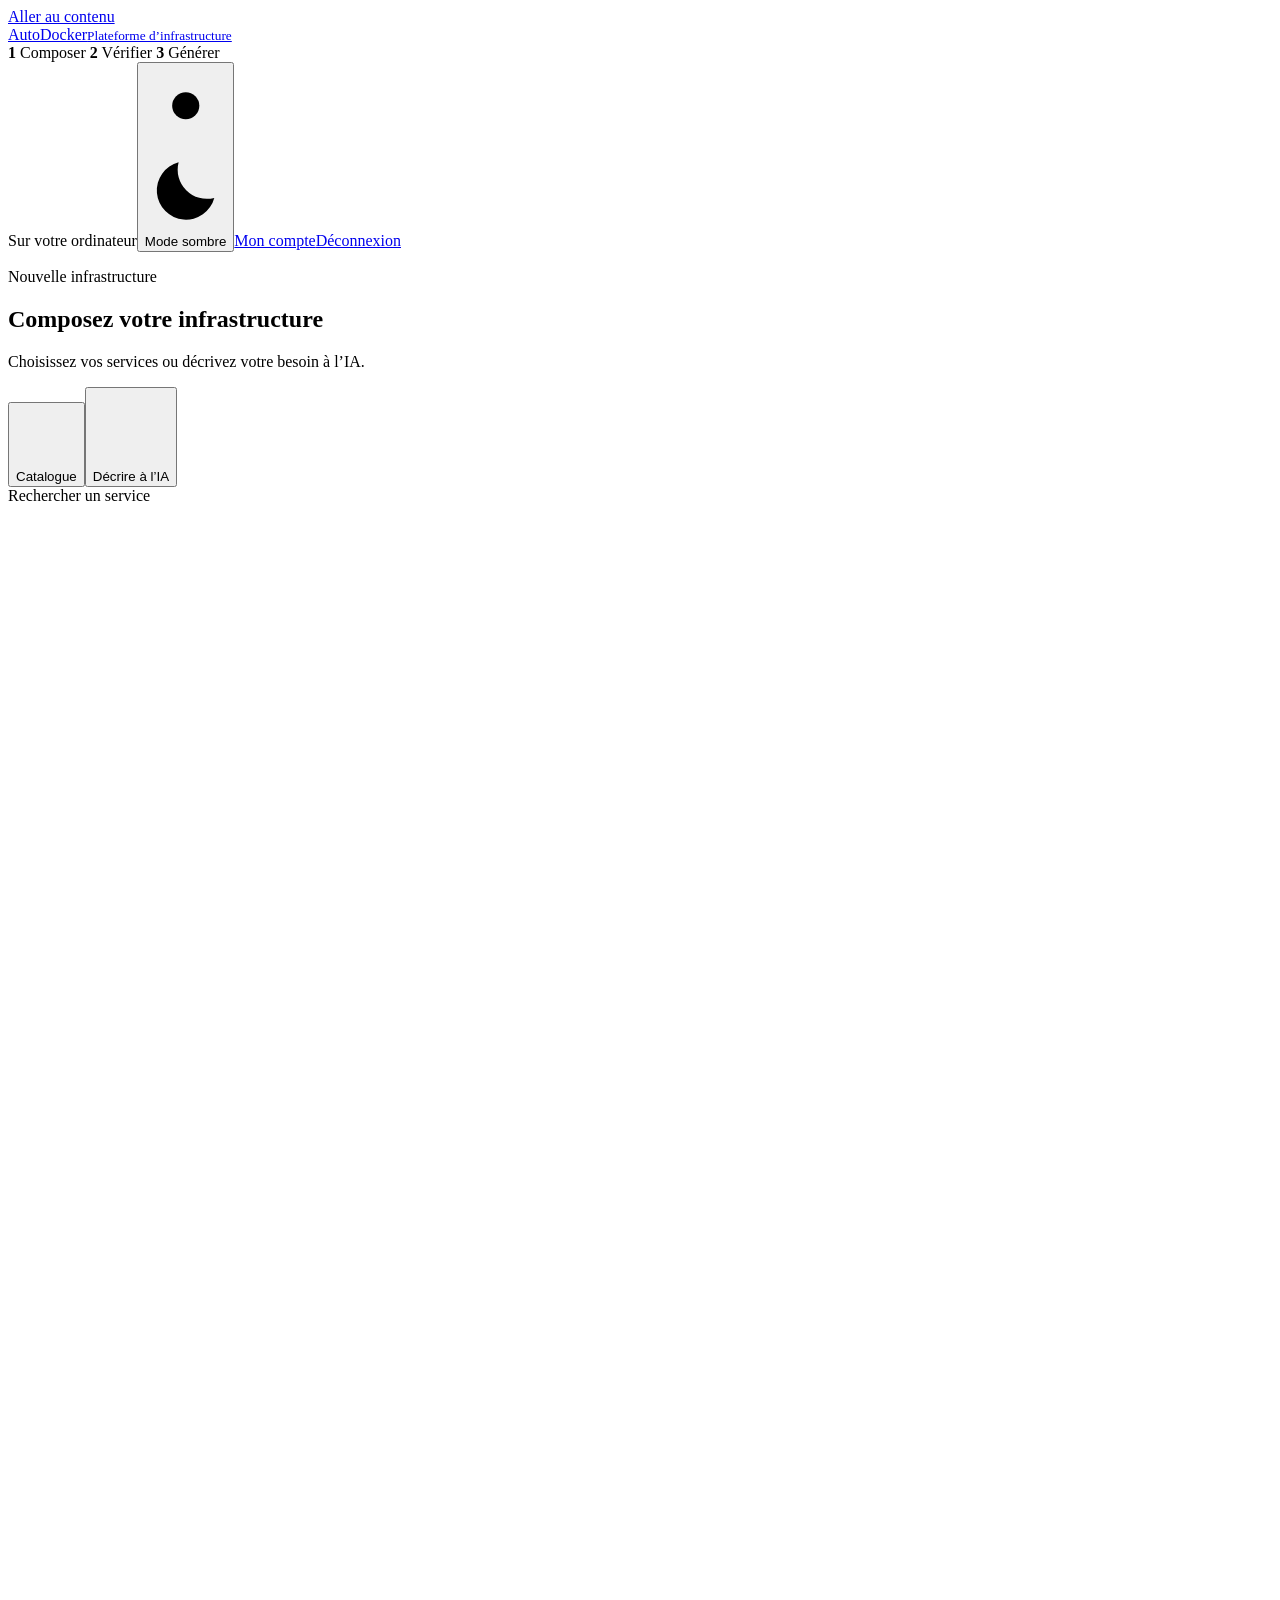
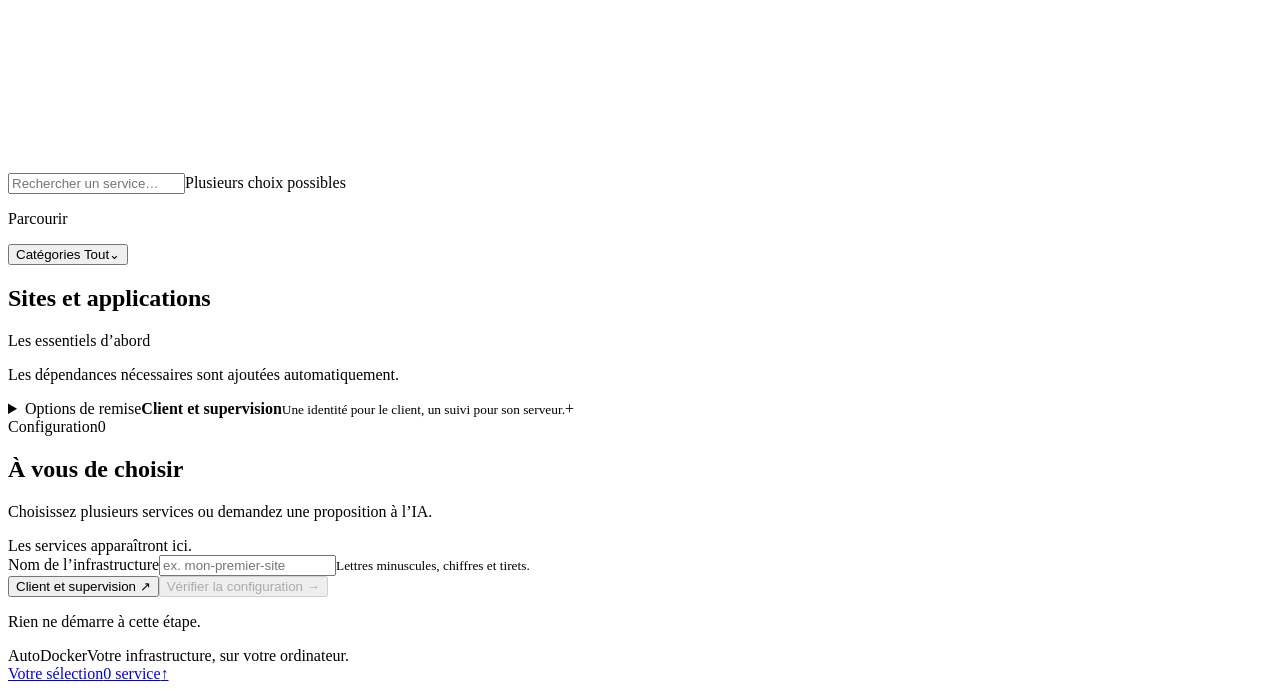
==== commit 99b27826: "Share AutoDocker branding and start in light theme" ====
--- a/lab-ui/index.html
+++ b/lab-ui/index.html
@@ -1,15 +1,15 @@
 <!DOCTYPE html>
-<html lang="fr">
+<html lang="fr" data-theme="light">
 <head>
   <meta charset="utf-8">
   <meta name="viewport" content="width=device-width, initial-scale=1">
   <meta name="description" content="Choisissez vos services et générez une infrastructure Docker prête à utiliser.">
-  <title>AutoDocker — Créer une infrastructure</title>
-  <link rel="icon" href="/favicon.svg" type="image/svg+xml">
+  <title>AutoDocker - Créer une infrastructure</title>
+  <link rel="icon" href="/autodocker-logo.png" type="image/png">
   <link rel="preconnect" href="https://fonts.googleapis.com">
   <link href="https://fonts.googleapis.com/css2?family=Geist:wght@400;500;600;700&family=JetBrains+Mono:wght@400&display=swap" rel="stylesheet">
   <script>
-  (function(){var theme='dark';try{if(localStorage.getItem('autodocker:theme')==='light')theme='light';}catch{}document.documentElement.dataset.theme=theme;})();
+  (function(){var theme='light';try{if(localStorage.getItem('autodocker:theme')==='dark')theme='dark';}catch{}document.documentElement.dataset.theme=theme;})();
   </script>
   <link rel="stylesheet" href="/workspace.css">
 
@@ -18,13 +18,13 @@
 <body>
   <a class="skip-link" href="#main">Aller au contenu</a>
   <header class="app-header">
-    <a class="brand" href="/" aria-label="AutoDocker, accueil"><svg viewBox="0 0 32 32" fill="none" aria-hidden="true"><path d="m16 3 12 7v12l-12 7L4 22V10L16 3Z M4 10l12 7 12-7 M16 17v12 M10 6.5l12 7v5" stroke="currentColor" stroke-width="1.7" stroke-linejoin="round"/></svg><span>AutoDocker<small>Plateforme d’infrastructure</small></span></a>
+    <a class="brand" href="/" aria-label="AutoDocker, accueil"><span class="autodocker-logo" aria-hidden="true"><img src="/autodocker-logo.png" alt="" draggable="false"></span><span>AutoDocker<small>Plateforme d’infrastructure</small></span></a>
     <nav class="steps" aria-label="Étapes de création">
       <span id="step-choose" aria-current="step"><b>1</b> Composer</span><i aria-hidden="true"></i>
       <span id="step-review"><b>2</b> Vérifier</span><i aria-hidden="true"></i>
       <span id="step-done"><b>3</b> Générer</span>
     </nav>
-    <div class="header-right"><span class="local-label">Sur votre ordinateur</span><button type="button" id="theme-toggle" class="theme-toggle" aria-label="Passer en mode clair" title="Passer en mode clair" aria-pressed="false"><svg class="theme-icon-light" viewBox="0 0 24 24" aria-hidden="true"><circle cx="12" cy="12" r="4"/><path d="M12 2v2m0 16v2M2 12h2m16 0h2M5 5l1.5 1.5m11 11L19 19M5 19l1.5-1.5m11-11L19 5"/></svg><svg class="theme-icon-dark" viewBox="0 0 24 24" aria-hidden="true"><path d="M20.4 14.1A8.6 8.6 0 0 1 9.9 3.6a8.6 8.6 0 1 0 10.5 10.5Z"/></svg><span id="theme-label">Mode clair</span></button><a href="/compte" class="quiet-link">Mon compte</a><a href="/logout" class="quiet-link">Déconnexion</a></div>
+    <div class="header-right"><span class="local-label">Sur votre ordinateur</span><button type="button" id="theme-toggle" class="theme-toggle" aria-label="Passer en mode sombre" title="Passer en mode sombre" aria-pressed="true"><svg class="theme-icon-light" viewBox="0 0 24 24" aria-hidden="true"><circle cx="12" cy="12" r="4"/><path d="M12 2v2m0 16v2M2 12h2m16 0h2M5 5l1.5 1.5m11 11L19 19M5 19l1.5-1.5m11-11L19 5"/></svg><svg class="theme-icon-dark" viewBox="0 0 24 24" aria-hidden="true"><path d="M20.4 14.1A8.6 8.6 0 0 1 9.9 3.6a8.6 8.6 0 1 0 10.5 10.5Z"/></svg><span id="theme-label">Mode sombre</span></button><a href="/compte" class="quiet-link">Mon compte</a><a href="/logout" class="quiet-link">Déconnexion</a></div>
   </header>
   <main id="main" tabindex="-1">
 
